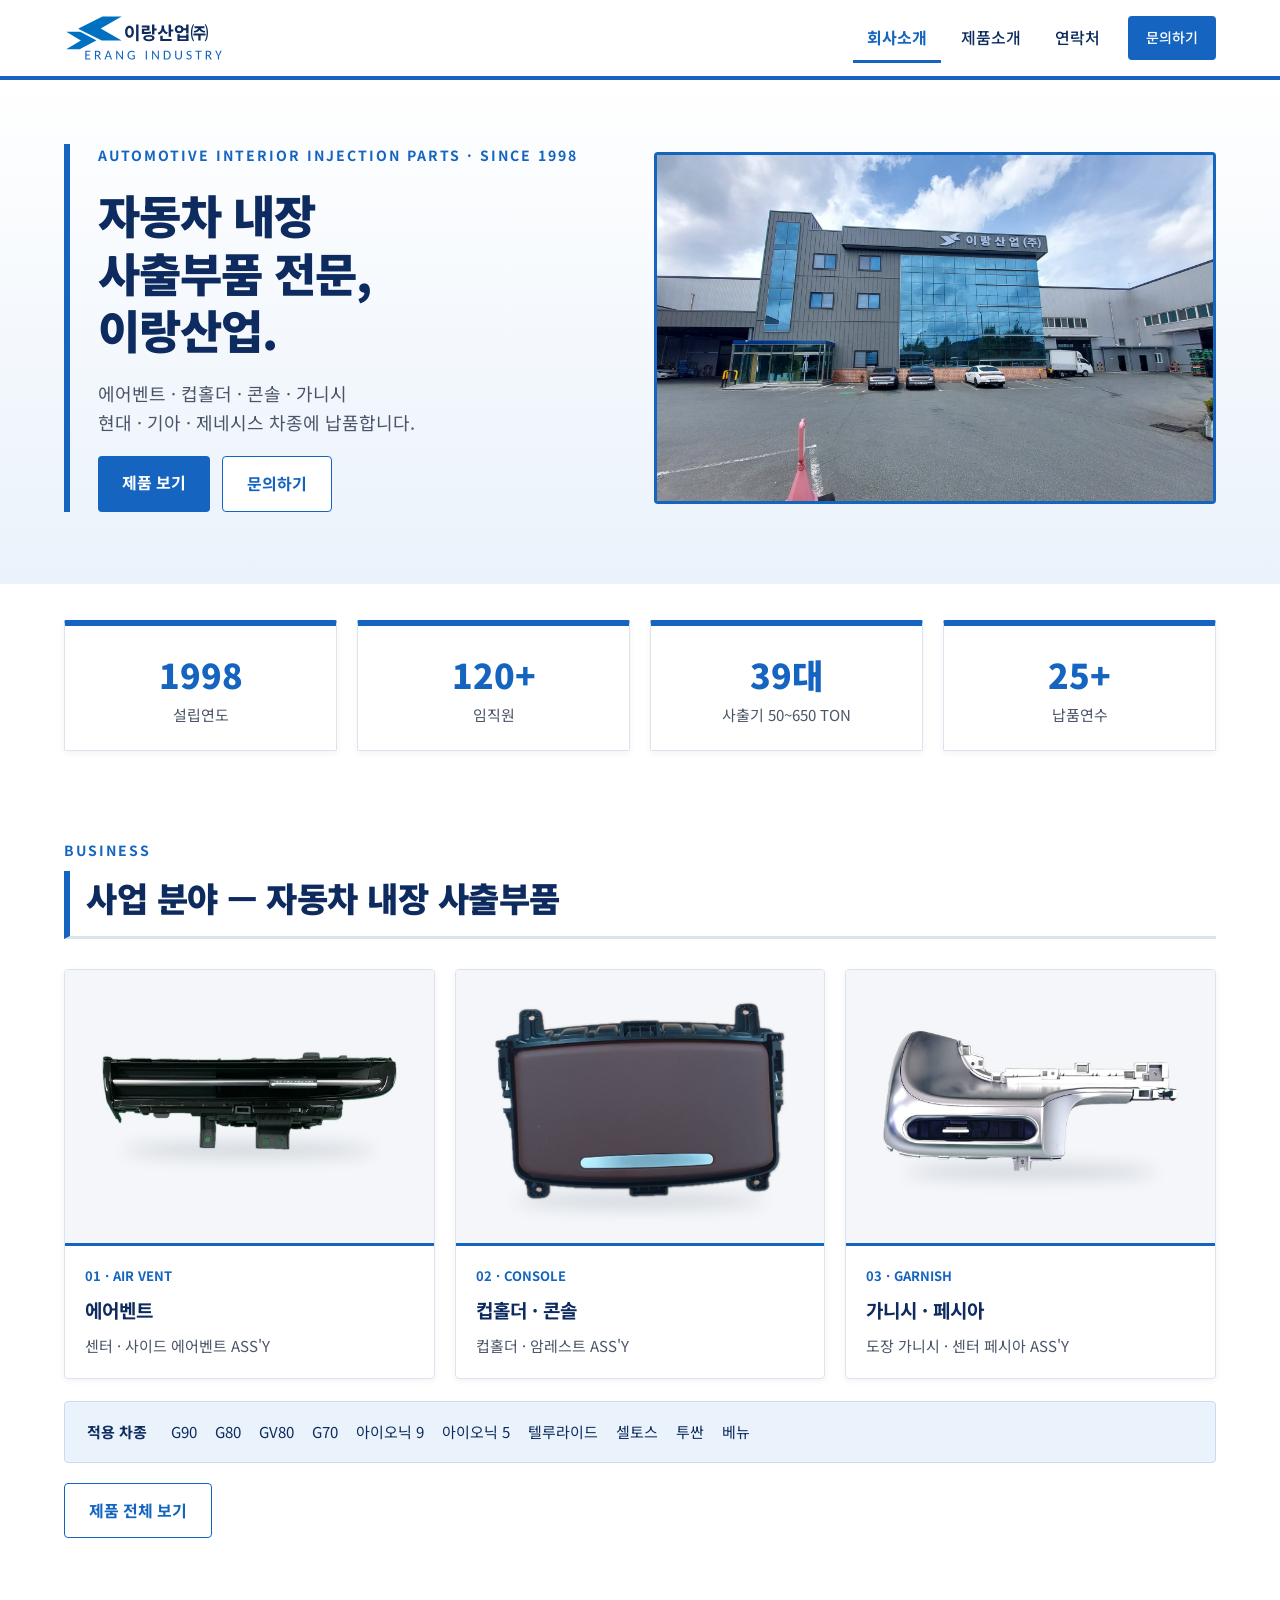
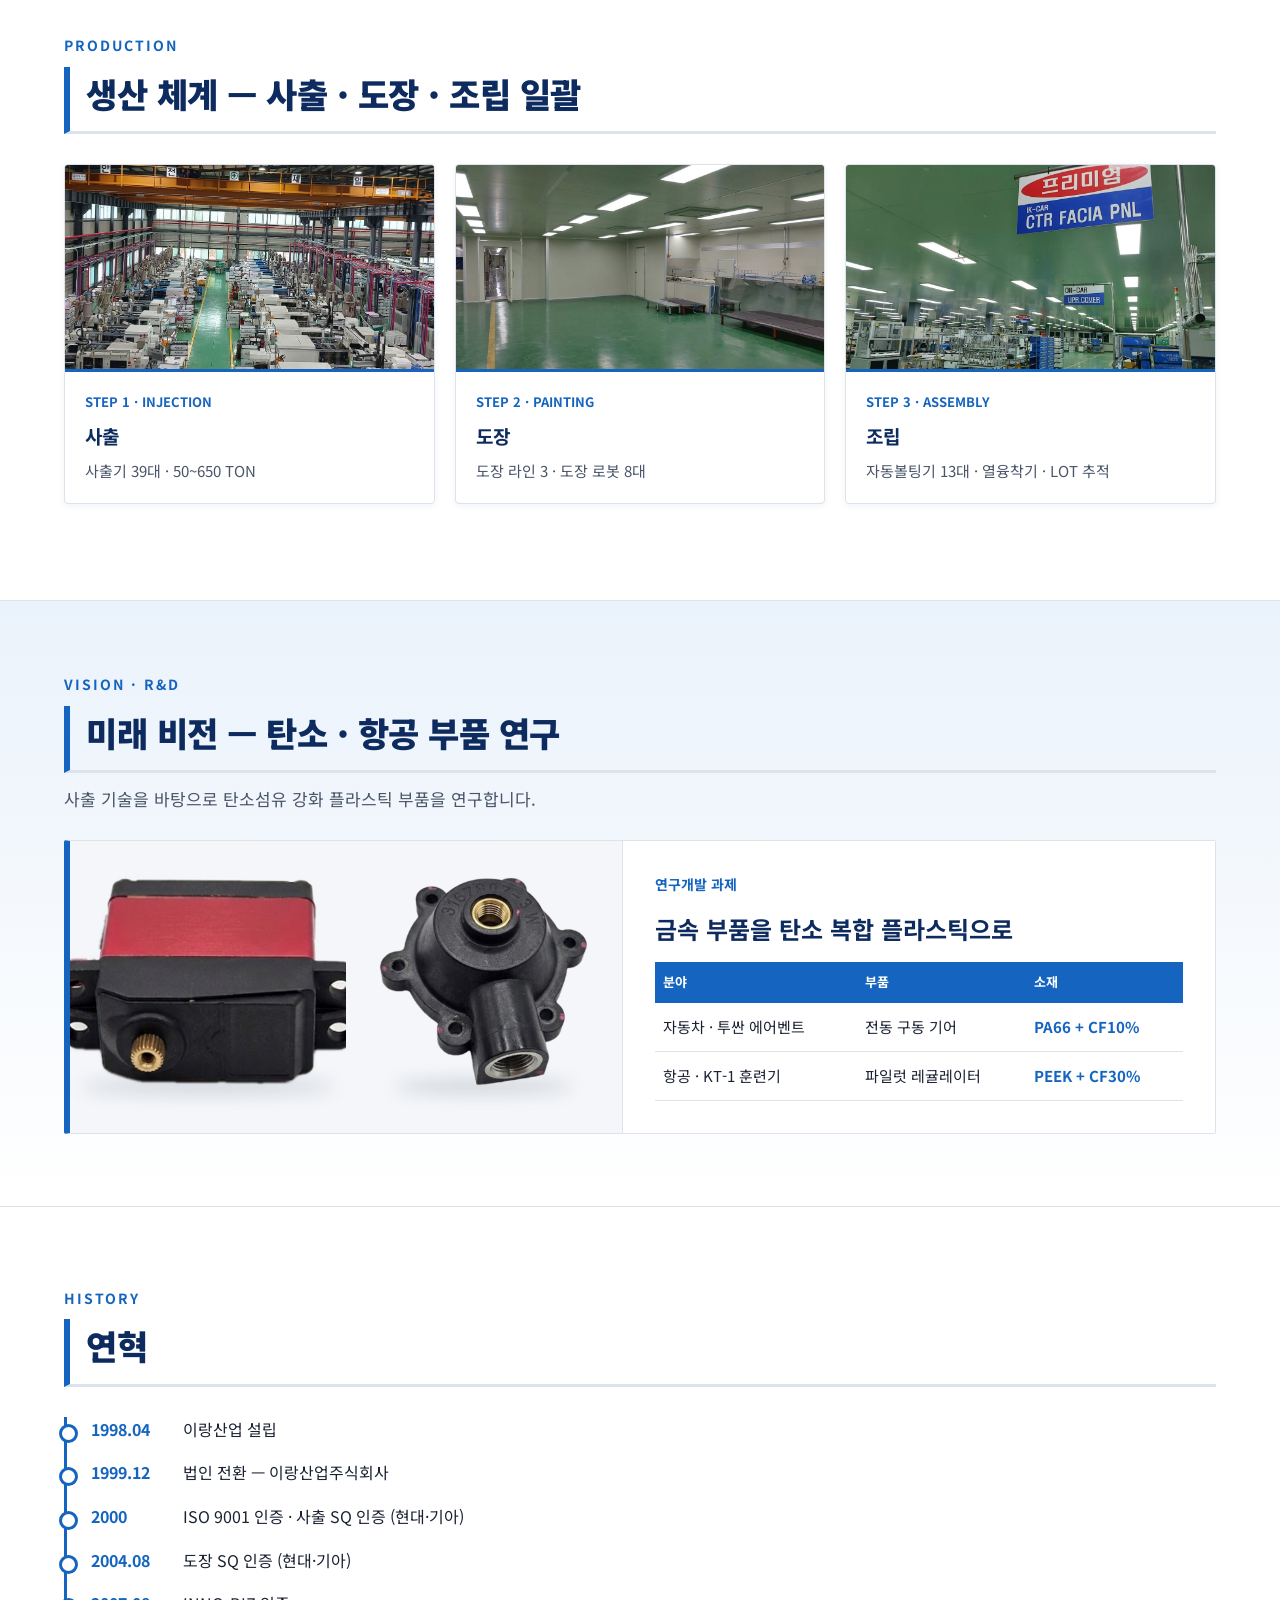
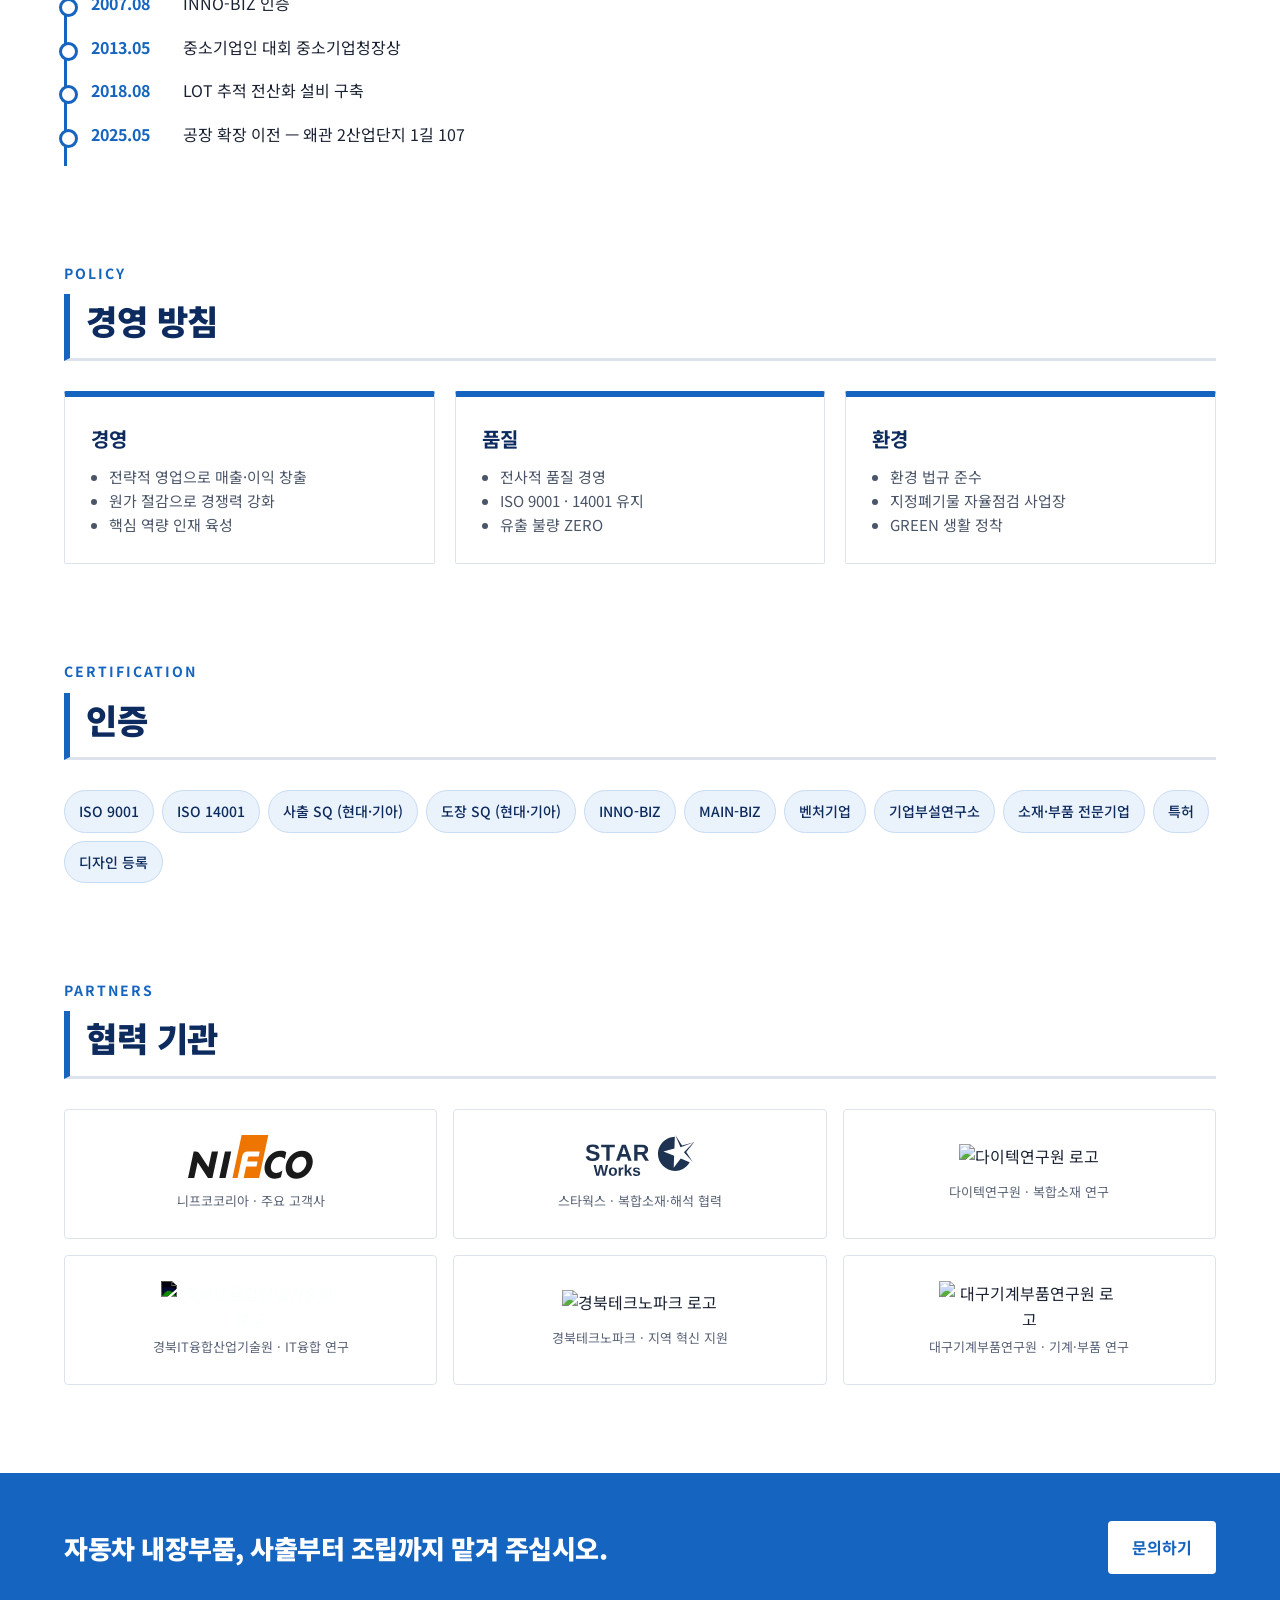
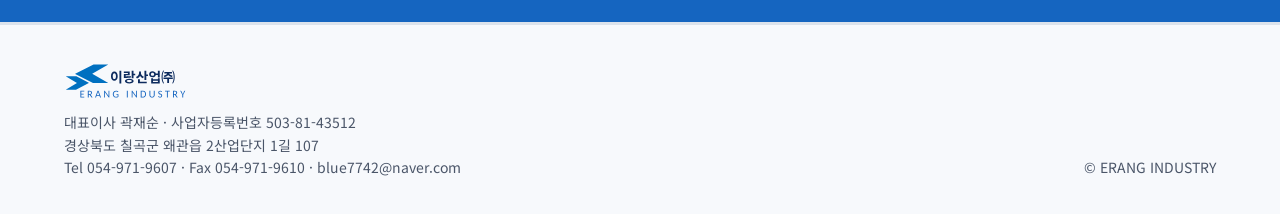
==== index.html @ 7e064169 "사출기 39대·도장 라인 3·도장 로봇 8대, 투싼·G70 사진 방향 보정" ====
<!doctype html>
<html lang="ko">
<head>
<meta charset="utf-8">
<meta name="viewport" content="width=device-width, initial-scale=1">
<title>이랑산업㈜ — 자동차 내장부품</title>
<meta name="description" content="자동차 내장 사출부품 전문 이랑산업 — 에어벤트·컵홀더·콘솔·가니시. 경북 칠곡 왜관.">
<meta property="og:title" content="이랑산업㈜ — 자동차 내장부품">
<meta property="og:description" content="자동차 내장 사출부품 전문 이랑산업 — 에어벤트·컵홀더·콘솔·가니시. 경북 칠곡 왜관.">
<meta property="og:type" content="website">
<meta property="og:site_name" content="이랑산업㈜ ERANG INDUSTRY">
<meta property="og:url" content="https://erang-korea.github.io/">
<meta property="og:image" content="https://erang-korea.github.io/og-image.jpg">
<meta property="og:image:width" content="1200">
<meta property="og:image:height" content="630">
<meta name="twitter:card" content="summary_large_image">
<link rel="preconnect" href="https://fonts.googleapis.com">
<link rel="stylesheet" href="https://fonts.googleapis.com/css2?family=Noto+Sans+KR:wght@400;500;700;900&amp;display=swap">
<link rel="stylesheet" href="style.css">
<link rel="icon" type="image/svg+xml" href="mark-erang.svg">
</head>
<body>
<header class="top"><div class="wrap">
<a href="index.html" class="logo"><img src="logo-erang.svg" alt="이랑산업㈜ ERANG INDUSTRY"></a>
<nav class="main" aria-label="주 메뉴"><a href="index.html" class="on">회사소개</a><a href="products.html">제품소개</a><a href="contact.html">연락처</a><a class="btn btn-blue" href="contact.html">문의하기</a></nav>
</div></header>
<main>

<section class="hero"><div class="wrap">
<div class="box">
<p class="kicker">AUTOMOTIVE INTERIOR INJECTION PARTS · SINCE 1998</p>
<h1>자동차 내장<br>사출부품 전문,<br>이랑산업.</h1>
<p class="lead">에어벤트 · 컵홀더 · 콘솔 · 가니시<br>현대 · 기아 · 제네시스 차종에 납품합니다.</p>
<div class="btns"><a class="btn btn-blue" href="products.html">제품 보기</a><a class="btn btn-line" href="contact.html">문의하기</a></div>
</div>
<figure><img src="hero-factory.jpg" alt="이랑산업 왜관 공장 전경"></figure>
</div></section>
<section class="facts" aria-label="회사 개요"><div class="wrap">
<div><b>1998</b><span>설립연도</span></div>
<div><b>120+</b><span>임직원</span></div>
<div><b>39대</b><span>사출기 50~650 TON</span></div>
<div><b>25+</b><span>납품연수</span></div>
</div></section>

<div class="wrap">
<section class="blk"><p class="label">BUSINESS</p><h2>사업 분야 — 자동차 내장 사출부품</h2>
<div class="biz">
<article class="card"><img src="p-gv80-vent.jpg" alt="GV80 에어벤트"><div class="body"><div class="meta"><span>01 · AIR VENT</span></div><h3>에어벤트</h3><p>센터 · 사이드 에어벤트 ASS'Y</p></div></article>
<article class="card"><img src="p-g90-cupholder.jpg" alt="G90 컵홀더"><div class="body"><div class="meta"><span>02 · CONSOLE</span></div><h3>컵홀더 · 콘솔</h3><p>컵홀더 · 암레스트 ASS'Y</p></div></article>
<article class="card"><img src="p-ioniq9-garnish.jpg" alt="아이오닉 9 가니시"><div class="body"><div class="meta"><span>03 · GARNISH</span></div><h3>가니시 · 페시아</h3><p>도장 가니시 · 센터 페시아 ASS'Y</p></div></article>
</div>
<div class="models"><b>적용 차종</b><span>G90</span><span>G80</span><span>GV80</span><span>G70</span><span>아이오닉 9</span><span>아이오닉 5</span><span>텔루라이드</span><span>셀토스</span><span>투싼</span><span>베뉴</span></div>
<div class="more"><a class="btn btn-line" href="products.html">제품 전체 보기</a></div>
</section>

<section class="blk"><p class="label">PRODUCTION</p><h2>생산 체계 — 사출 · 도장 · 조립 일괄</h2>
<div class="flow">
<article class="card"><img src="proc-injection.jpg" alt="사출 공장 내부"><div class="body"><div class="meta"><span>STEP 1 · INJECTION</span></div><h3>사출</h3><p>사출기 39대 · 50~650 TON</p></div></article>
<article class="card"><img src="proc-painting.jpg" alt="도장 공정 클린룸"><div class="body"><div class="meta"><span>STEP 2 · PAINTING</span></div><h3>도장</h3><p>도장 라인 3 · 도장 로봇 8대</p></div></article>
<article class="card"><img src="proc-assembly.jpg" alt="조립 라인"><div class="body"><div class="meta"><span>STEP 3 · ASSEMBLY</span></div><h3>조립</h3><p>자동볼팅기 13대 · 열융착기 · LOT 추적</p></div></article>
</div></section>
</div>

<section class="vision"><div class="wrap">
<p class="label">VISION · R&amp;D</p><h2>미래 비전 — 탄소 · 항공 부품 연구</h2>
<p class="sub">사출 기술을 바탕으로 탄소섬유 강화 플라스틱 부품을 연구합니다.</p>
<div class="split">
<div class="img"><img src="c-actuator.jpg" alt="전동 에어벤트 액추에이터"><img src="c-regulator.jpg" alt="KT-1 파일럿 레귤레이터 하우징"></div>
<div class="txt">
<p style="margin:0;font-size:14px;font-weight:700;color:var(--blue)">연구개발 과제</p>
<h3 style="margin:0;font-size:24px;color:var(--navy)">금속 부품을 탄소 복합 플라스틱으로</h3>
<div class="scroll"><table class="spec">
<thead><tr><th>분야</th><th>부품</th><th>소재</th></tr></thead>
<tbody>
<tr><td>자동차 · 투싼 에어벤트</td><td>전동 구동 기어</td><td class="v">PA66 + CF10%</td></tr>
<tr><td>항공 · KT-1 훈련기</td><td>파일럿 레귤레이터</td><td class="v">PEEK + CF30%</td></tr>
</tbody></table></div>
</div></div>
</div></section>

<div class="wrap">
<section class="blk"><p class="label">HISTORY</p><h2>연혁</h2>
<ul class="timeline"><li><b>1998.04</b>이랑산업 설립</li>
<li><b>1999.12</b>법인 전환 — 이랑산업주식회사</li>
<li><b>2000</b>ISO 9001 인증 · 사출 SQ 인증 (현대·기아)</li>
<li><b>2004.08</b>도장 SQ 인증 (현대·기아)</li>
<li><b>2007.08</b>INNO-BIZ 인증</li>
<li><b>2013.05</b>중소기업인 대회 중소기업청장상</li>
<li><b>2018.08</b>LOT 추적 전산화 설비 구축</li>
<li><b>2025.05</b>공장 확장 이전 — 왜관 2산업단지 1길 107</li></ul></section>

<section class="blk"><p class="label">POLICY</p><h2>경영 방침</h2>
<div class="cols">
<div class="panel"><h3>경영</h3><ul><li>전략적 영업으로 매출·이익 창출</li><li>원가 절감으로 경쟁력 강화</li><li>핵심 역량 인재 육성</li></ul></div>
<div class="panel"><h3>품질</h3><ul><li>전사적 품질 경영</li><li>ISO 9001 · 14001 유지</li><li>유출 불량 ZERO</li></ul></div>
<div class="panel"><h3>환경</h3><ul><li>환경 법규 준수</li><li>지정폐기물 자율점검 사업장</li><li>GREEN 생활 정착</li></ul></div>
</div></section>

<section class="blk"><p class="label">CERTIFICATION</p><h2>인증</h2>
<div class="chips"><span>ISO 9001</span><span>ISO 14001</span><span>사출 SQ (현대·기아)</span><span>도장 SQ (현대·기아)</span><span>INNO-BIZ</span><span>MAIN-BIZ</span><span>벤처기업</span><span>기업부설연구소</span><span>소재·부품 전문기업</span><span>특허</span><span>디자인 등록</span></div></section>

<section class="blk"><p class="label">PARTNERS</p><h2>협력 기관</h2>
<div class="partners">
<a href="https://www.nifco.co.kr" target="_blank" rel="noopener"><img src="logo-nifco.svg" alt="니프코코리아 로고" loading="lazy"><span>니프코코리아 · 주요 고객사</span></a>
<a href="https://starworks-korea.github.io" target="_blank" rel="noopener"><img src="logo-starworks.svg" alt="스타웍스 로고" loading="lazy"><span>스타웍스 · 복합소재·해석 협력</span></a>
<a href="https://www.dyetec.or.kr" target="_blank" rel="noopener"><img src="https://www.dyetec.or.kr/images/main/logo.png" alt="다이텍연구원 로고" loading="lazy"><span>다이텍연구원 · 복합소재 연구</span></a>
<a href="https://www.gitc.or.kr" target="_blank" rel="noopener"><img src="https://www.gitc.or.kr/assets/service/img/newImg/gitc_logo_red.png" alt="경북IT융합산업기술원 로고" loading="lazy"><span>경북IT융합산업기술원 · IT융합 연구</span></a>
<a href="https://www.gbtp.or.kr" target="_blank" rel="noopener"><img src="https://www.gbtp.or.kr/images/user/logo_b.png" alt="경북테크노파크 로고" loading="lazy"><span>경북테크노파크 · 지역 혁신 지원</span></a>
<a href="https://www.dmi.re.kr" target="_blank" rel="noopener"><img src="https://www.dmi.re.kr/portal/img/main/logo.jpg" alt="대구기계부품연구원 로고" loading="lazy"><span>대구기계부품연구원 · 기계·부품 연구</span></a>
</div></section>
</div>
<section class="cta"><div class="wrap">
<h2>자동차 내장부품, 사출부터 조립까지 맡겨 주십시오.</h2>
<a class="btn btn-blue" href="contact.html">문의하기</a>
</div></section>
</main>
<footer><div class="wrap">
<div>
<a href="index.html" class="logo"><img src="logo-erang.svg" alt="이랑산업㈜ ERANG INDUSTRY"></a>
<p>대표이사 곽재순 · 사업자등록번호 503-81-43512</p>
<p>경상북도 칠곡군 왜관읍 2산업단지 1길 107</p>
<p>Tel 054-971-9607 · Fax 054-971-9610 · <a href="mailto:blue7742@naver.com">blue7742@naver.com</a></p>
</div>
<p>© ERANG INDUSTRY</p>
</div></footer>

</body>
</html>
---- style.css ----
:root{--blue:#1565C0;--blue2:#0070C0;--navy:#0D2B5E;--pale:#EAF2FB;--bg:#F7F9FC;--line:#DCE3EC;--ink:#1A2233;--sub:#4A5568;--mute:#5A6478}
*{box-sizing:border-box}
body{margin:0;background:#fff;color:var(--ink);font-family:'Noto Sans KR',sans-serif;line-height:1.6}
a{color:inherit;text-decoration:none}a:hover{color:var(--blue)}
img{max-width:100%;display:block}
.wrap{max-width:1200px;margin:0 auto;padding:0 24px}
header.top{background:#fff;border-bottom:4px solid var(--blue);position:sticky;top:0;z-index:10}
header.top .wrap{min-height:76px;display:flex;align-items:center;justify-content:space-between;gap:16px;flex-wrap:wrap}
.logo img{height:52px;width:auto}
nav.main{display:flex;align-items:center;gap:6px;flex-wrap:wrap}
nav.main a{padding:12px 14px;font-size:16px;font-weight:500;color:var(--navy)}
nav.main a.on{color:var(--blue);font-weight:700;box-shadow:inset 0 -3px 0 var(--blue)}
.btn{display:inline-block;padding:14px 24px;font-size:16px;font-weight:700;border-radius:4px;min-height:44px}
.btn-blue{background:var(--blue);color:#fff}.btn-blue:hover{color:#fff;background:#0D4FA0}
.btn-line{border:1px solid var(--blue);color:var(--blue);background:#fff}.btn-line:hover{background:var(--pale)}
nav.main .btn{padding:10px 18px;font-size:14px;margin-left:8px;color:#fff}
.hero{background:linear-gradient(180deg,#fff 0%,var(--pale) 100%)}
.hero .wrap{padding:64px 24px 72px;display:flex;flex-wrap:wrap;gap:48px;align-items:center}
.hero .box{flex:1 1 440px;min-width:0;display:flex;flex-direction:column;gap:20px;border-left:6px solid var(--blue);padding-left:28px}
.kicker{margin:0;font-size:14px;font-weight:700;letter-spacing:2px;color:var(--blue)}
.hero h1{margin:0;font-size:46px;line-height:1.25;font-weight:900;letter-spacing:-1px;color:var(--navy)}
.hero p.lead{margin:0;font-size:18px;color:var(--sub)}
.hero .btns{display:flex;gap:12px;flex-wrap:wrap}
.hero figure{flex:1 1 460px;min-width:0;margin:0}
.hero figure img{width:100%;aspect-ratio:16/10;object-fit:cover;border:3px solid var(--blue);border-radius:4px}
.pagehead{background:linear-gradient(180deg,#fff 0%,var(--pale) 100%);border-bottom:1px solid var(--line)}
.pagehead .wrap{padding:56px 24px 48px}
.pagehead h1{margin:8px 0;font-size:40px;font-weight:900;letter-spacing:-1px;color:var(--navy);border-left:6px solid var(--blue);padding-left:18px}
.pagehead p{margin:0;font-size:18px;color:var(--sub)}
.facts .wrap{padding:36px 24px 8px;display:grid;grid-template-columns:repeat(auto-fit,minmax(200px,1fr));gap:20px}
.facts .wrap>div{background:#fff;border:1px solid var(--line);border-top:6px solid var(--blue);border-radius:2px;padding:22px;text-align:center;box-shadow:0 2px 6px rgba(13,43,94,.06)}
.facts b{display:block;font-size:34px;font-weight:900;color:var(--blue)}.facts span{font-size:15px;color:var(--sub)}
section.blk{padding:80px 0 16px}
.label{margin:0 0 10px;font-size:14px;font-weight:700;letter-spacing:2px;color:var(--blue)}
h2{margin:0 0 30px;font-size:34px;font-weight:900;letter-spacing:-.5px;color:var(--navy);border-left:6px solid var(--blue);padding-left:16px;border-bottom:3px solid var(--line);padding-bottom:10px}
.grid{display:grid;grid-template-columns:repeat(auto-fill,minmax(270px,1fr));gap:20px}
.grid3{grid-template-columns:repeat(auto-fit,minmax(300px,1fr))}
.card{background:#fff;border:1px solid var(--line);border-radius:4px;overflow:hidden;display:flex;flex-direction:column;box-shadow:0 2px 6px rgba(13,43,94,.06)}
.card img{width:100%;aspect-ratio:4/3;object-fit:cover;border-bottom:3px solid var(--blue)}
.card .body{padding:20px;display:flex;flex-direction:column;gap:8px}
.card .meta{display:flex;justify-content:space-between;gap:8px;font-size:13px;font-weight:700;color:var(--blue)}
.card h3{margin:0;font-size:19px;font-weight:700;color:var(--navy)}
.card p{margin:0;font-size:15px;color:var(--sub)}
.split{display:flex;flex-wrap:wrap;background:#fff;border:1px solid var(--line);border-left:6px solid var(--blue);border-radius:2px;overflow:hidden}
.split .img{flex:1 1 380px;min-width:0;border-right:1px solid var(--line);display:grid;grid-template-columns:1fr 1fr}
.split .img img{width:100%;height:100%;object-fit:cover;aspect-ratio:4/3}
.split .txt{flex:1 1 420px;min-width:0;padding:32px;display:flex;flex-direction:column;gap:14px}
table.spec{width:100%;border-collapse:collapse;font-size:15px}
table.spec th{text-align:left;font-size:13px;color:#fff;background:var(--blue);padding:10px 8px}
table.spec td{padding:12px 8px;border-bottom:1px solid var(--line)}
table.spec td.v{font-weight:700;color:var(--blue)}
.scroll{overflow-x:auto}
.timeline{list-style:none;margin:0;padding:0;border-left:3px solid var(--blue)}
.timeline li{position:relative;padding:0 0 18px 24px}
.timeline li::before{content:"";position:absolute;left:-8px;top:7px;width:13px;height:13px;border-radius:50%;background:#fff;border:3px solid var(--blue)}
.timeline b{display:inline-block;min-width:92px;color:var(--blue)}
.cols{display:grid;grid-template-columns:repeat(auto-fit,minmax(280px,1fr));gap:20px}
.panel{background:#fff;border:1px solid var(--line);border-top:6px solid var(--blue);border-radius:2px;padding:26px;display:flex;flex-direction:column;gap:10px}
.panel h3{margin:0;font-size:20px;color:var(--navy)}
.panel ul{margin:0;padding-left:18px;color:var(--sub);font-size:15px}
.chips{display:flex;flex-wrap:wrap;gap:8px}
.chips span{padding:9px 14px;font-size:14px;font-weight:500;color:var(--navy);background:var(--pale);border:1px solid #C9DCF2;border-radius:999px}
.partners{display:grid;grid-template-columns:repeat(auto-fill,minmax(300px,1fr));gap:16px}
.partners a{background:#fff;border:1px solid var(--line);border-radius:4px;padding:18px;display:flex;flex-direction:column;align-items:center;justify-content:center;gap:12px;min-height:130px;text-align:center}
.partners a:hover{border-color:var(--blue);box-shadow:0 4px 12px rgba(21,101,192,.12)}
.partners img{max-height:44px;max-width:180px;width:auto;object-fit:contain}
.partners span{font-size:13px;color:var(--mute)}
.biz{display:grid;grid-template-columns:repeat(auto-fit,minmax(300px,1fr));gap:20px}
.biz .card img{aspect-ratio:4/3;object-fit:cover}
.biz .card ul{margin:4px 0 0;padding-left:18px;color:var(--sub);font-size:15px}
.models{margin-top:22px;background:var(--pale);border:1px solid #C9DCF2;border-radius:4px;padding:18px 22px;display:flex;flex-wrap:wrap;gap:8px 18px;align-items:center}
.models b{color:var(--navy);font-size:15px;margin-right:6px}
.models span{font-size:15px;color:var(--navy)}
.flow{display:grid;grid-template-columns:repeat(auto-fit,minmax(240px,1fr));gap:20px;counter-reset:f}
.flow .card img{aspect-ratio:16/9}
.vision{background:linear-gradient(180deg,var(--pale),#fff);border-top:1px solid var(--line);border-bottom:1px solid var(--line);margin-top:80px}
.vision .wrap{padding:72px 24px}
.vision h2{margin-bottom:12px}
.vision p.sub{margin:0 0 28px;font-size:17px;color:var(--sub)}
.more{margin-top:20px}
.partners img[src*="gitc_logo"]{filter:invert(1) hue-rotate(180deg) contrast(1.4)}
.filters{display:flex;flex-wrap:wrap;gap:8px;margin-bottom:28px}
.filters button{min-height:44px;padding:10px 18px;font:700 15px 'Noto Sans KR',sans-serif;border-radius:999px;cursor:pointer;background:#fff;color:var(--blue);border:1px solid var(--blue)}
.filters button[aria-pressed=true]{background:var(--blue);color:#fff}
.cta{background:var(--blue);color:#fff;margin-top:72px}
.cta .wrap{padding:48px 24px;display:flex;flex-wrap:wrap;gap:24px;align-items:center;justify-content:space-between}
.cta h2{color:#fff;margin:0;font-size:26px;border:0;padding:0}
.cta .btn{background:#fff;color:var(--blue)}.cta .btn:hover{background:var(--pale);color:var(--blue)}
footer{background:var(--bg);color:var(--sub);font-size:14px;border-top:3px solid var(--line)}
footer .wrap{padding:36px 24px;display:flex;flex-wrap:wrap;gap:24px;justify-content:space-between;align-items:flex-end}
footer p{margin:0}
footer .logo img{height:40px;margin-bottom:10px}
.info{background:#fff;border:1px solid var(--line);border-left:6px solid var(--blue);border-radius:2px;padding:28px;display:flex;flex-direction:column;gap:18px}
.info small{display:block;font-size:13px;font-weight:700;letter-spacing:1px;color:var(--blue)}
.info b{font-size:18px;color:var(--navy)}
@media (max-width:600px){.hero h1{font-size:32px}.pagehead h1{font-size:30px}h2{font-size:26px}.logo img{height:38px}}
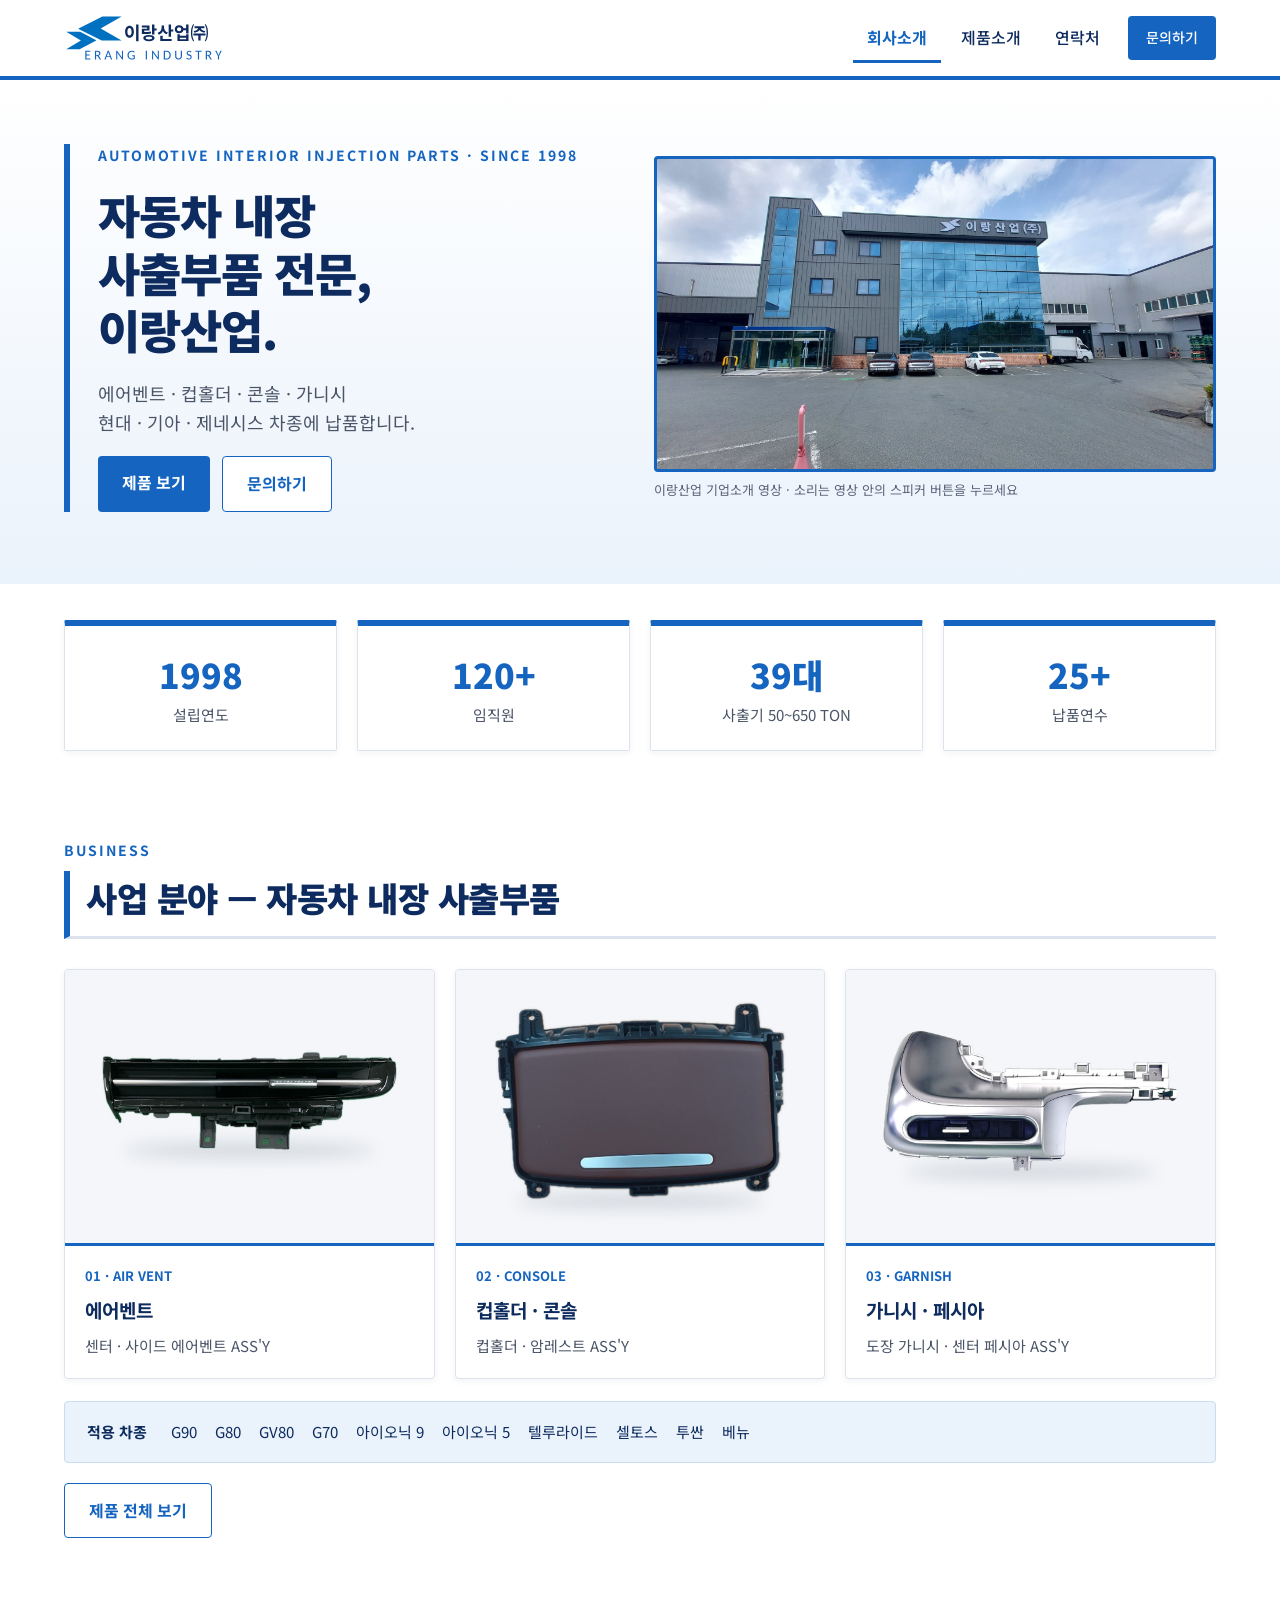
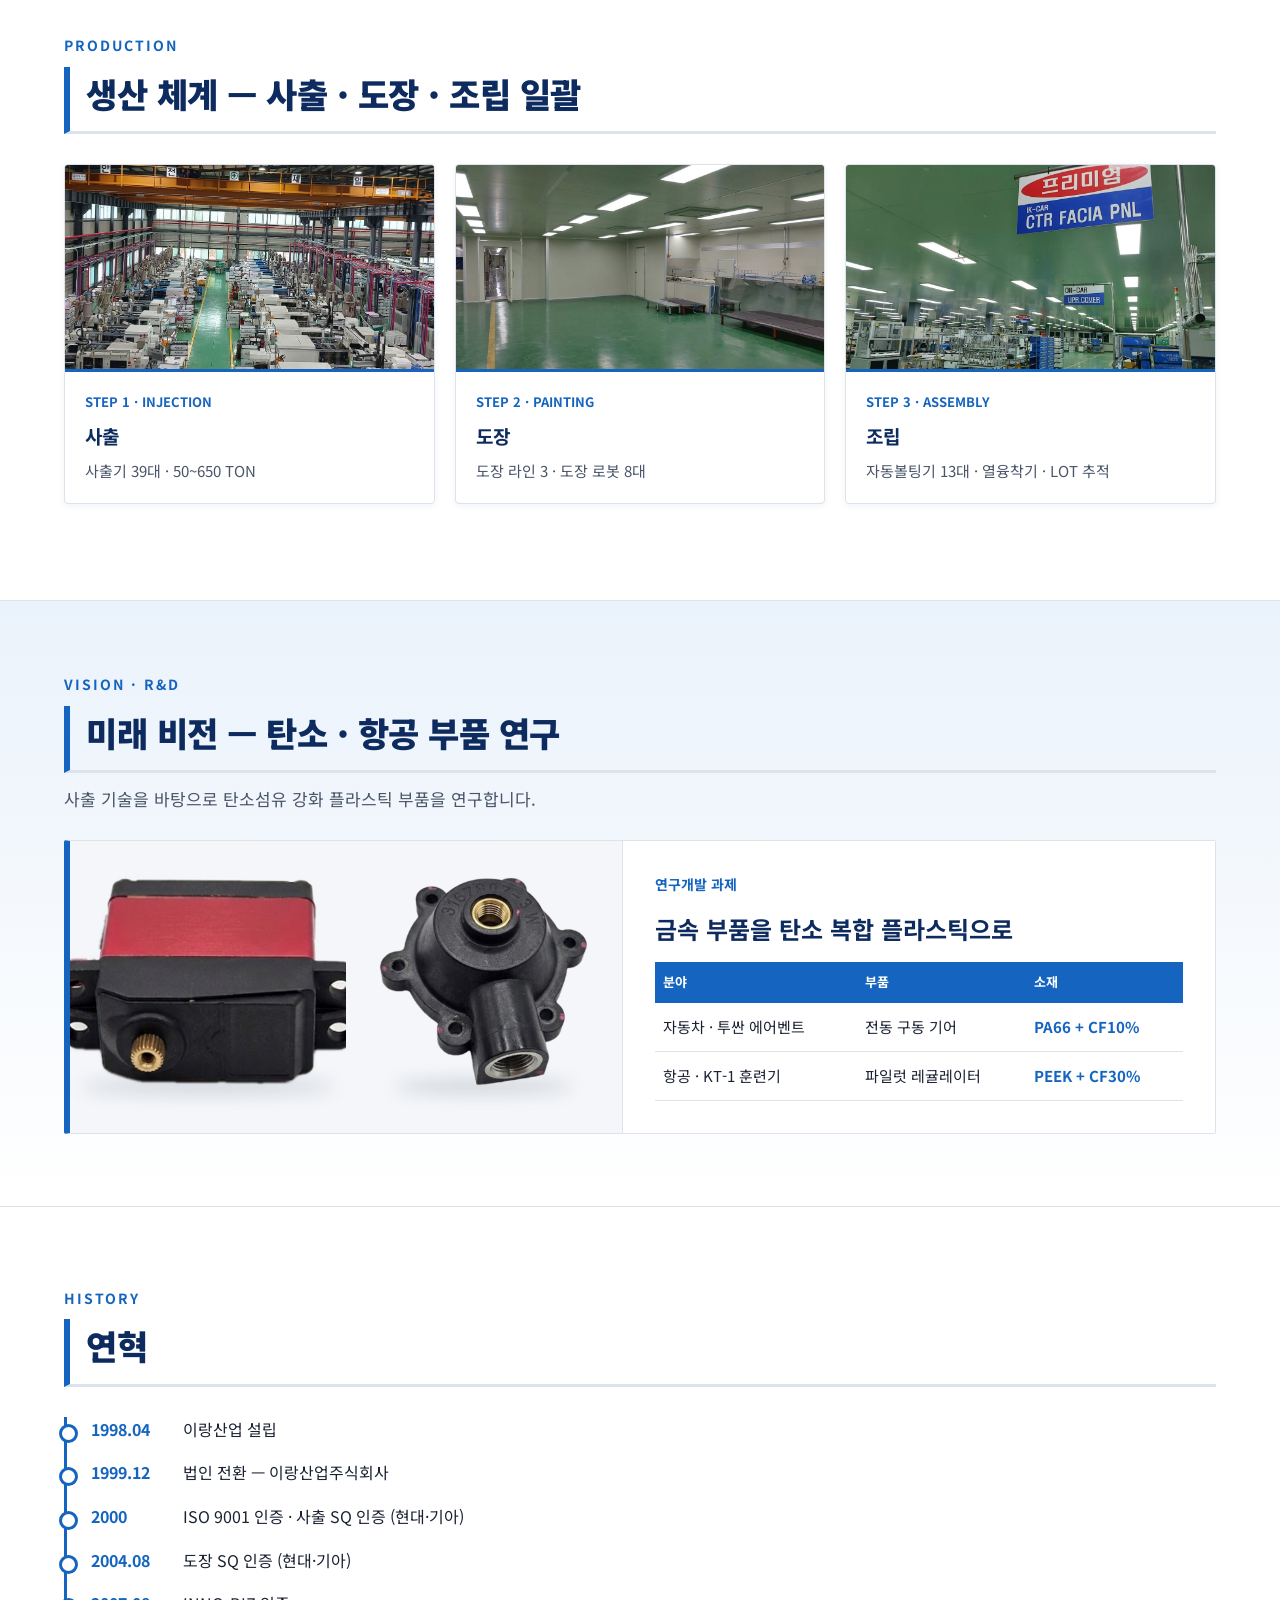
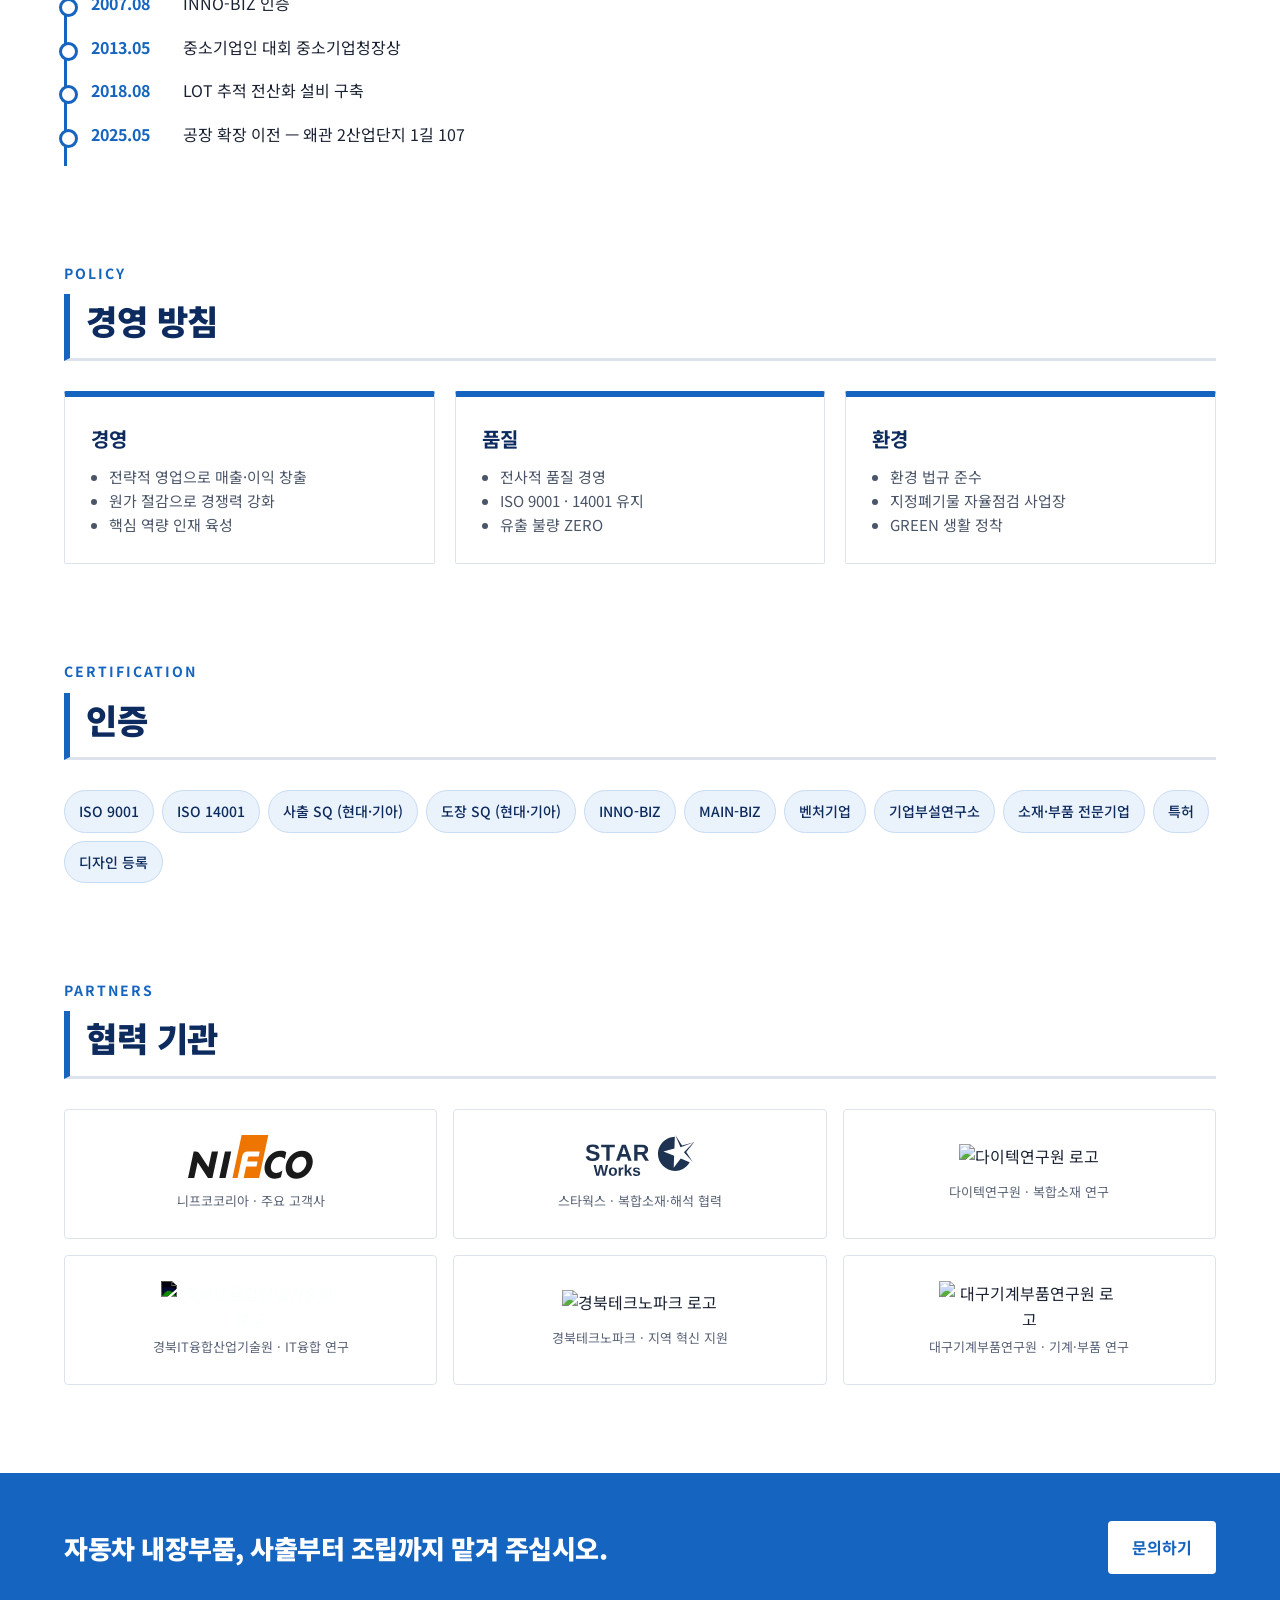
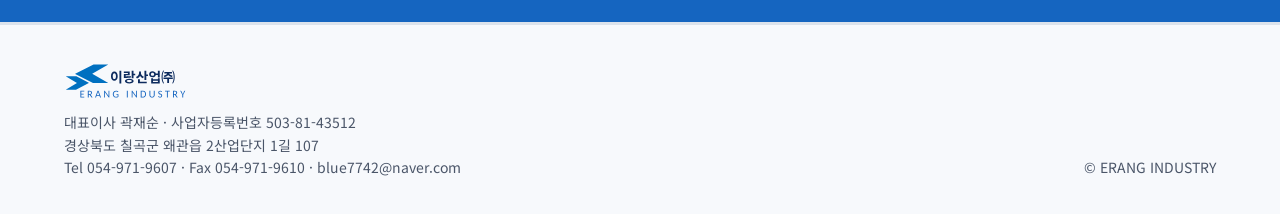
==== commit 3e43b0f7: "첫 화면에 기업소개 영상 추가" ====
--- a/index.html
+++ b/index.html
@@ -3,6 +3,8 @@
 <head>
 <meta charset="utf-8">
 <meta name="viewport" content="width=device-width, initial-scale=1">
+<meta name="google-site-verification" content="qIe8gHbiQLheLQiyiF__CkqCx102hy3JEmmFMba8axQ">
+<meta name="naver-site-verification" content="30c0df0a5494191118de6f10a7322db27e7836bd">
 <title>이랑산업㈜ — 자동차 내장부품</title>
 <meta name="description" content="자동차 내장 사출부품 전문 이랑산업 — 에어벤트·컵홀더·콘솔·가니시. 경북 칠곡 왜관.">
 <meta property="og:title" content="이랑산업㈜ — 자동차 내장부품">
@@ -33,7 +35,10 @@
 <p class="lead">에어벤트 · 컵홀더 · 콘솔 · 가니시<br>현대 · 기아 · 제네시스 차종에 납품합니다.</p>
 <div class="btns"><a class="btn btn-blue" href="products.html">제품 보기</a><a class="btn btn-line" href="contact.html">문의하기</a></div>
 </div>
-<figure><img src="hero-factory.jpg" alt="이랑산업 왜관 공장 전경"></figure>
+<figure class="hero-video">
+<div class="yt"><iframe src="https://www.youtube-nocookie.com/embed/V4m8-x_VaAA?autoplay=1&amp;mute=1&amp;loop=1&amp;playlist=V4m8-x_VaAA&amp;playsinline=1&amp;rel=0&amp;modestbranding=1" title="이랑산업 기업소개 영상" allow="autoplay; encrypted-media; picture-in-picture; fullscreen" allowfullscreen></iframe></div>
+<figcaption>이랑산업 기업소개 영상 · 소리는 영상 안의 스피커 버튼을 누르세요</figcaption>
+</figure>
 </div></section>
 <section class="facts" aria-label="회사 개요"><div class="wrap">
 <div><b>1998</b><span>설립연도</span></div>
--- a/style.css
+++ b/style.css
@@ -94,3 +94,8 @@
 .info small{display:block;font-size:13px;font-weight:700;letter-spacing:1px;color:var(--blue)}
 .info b{font-size:18px;color:var(--navy)}
 @media (max-width:600px){.hero h1{font-size:32px}.pagehead h1{font-size:30px}h2{font-size:26px}.logo img{height:38px}}
+/* 첫 화면 기업소개 영상 (2026-10-31) — 플레이어 폭 약 560px → 유튜브가 360~480p 자동 선택 */
+.hero .yt{position:relative;width:100%;max-width:100%;aspect-ratio:16/9;border:3px solid var(--blue);border-radius:4px;overflow:hidden;background:var(--navy) url(hero-factory.jpg) center/cover}
+.hero .yt iframe{position:absolute;inset:0;width:100%;height:100%;border:0}
+.hero figcaption{margin-top:8px;font-size:13px;color:var(--mute)}
+@media (max-width:600px){.hero figure.hero-video{order:-1}}
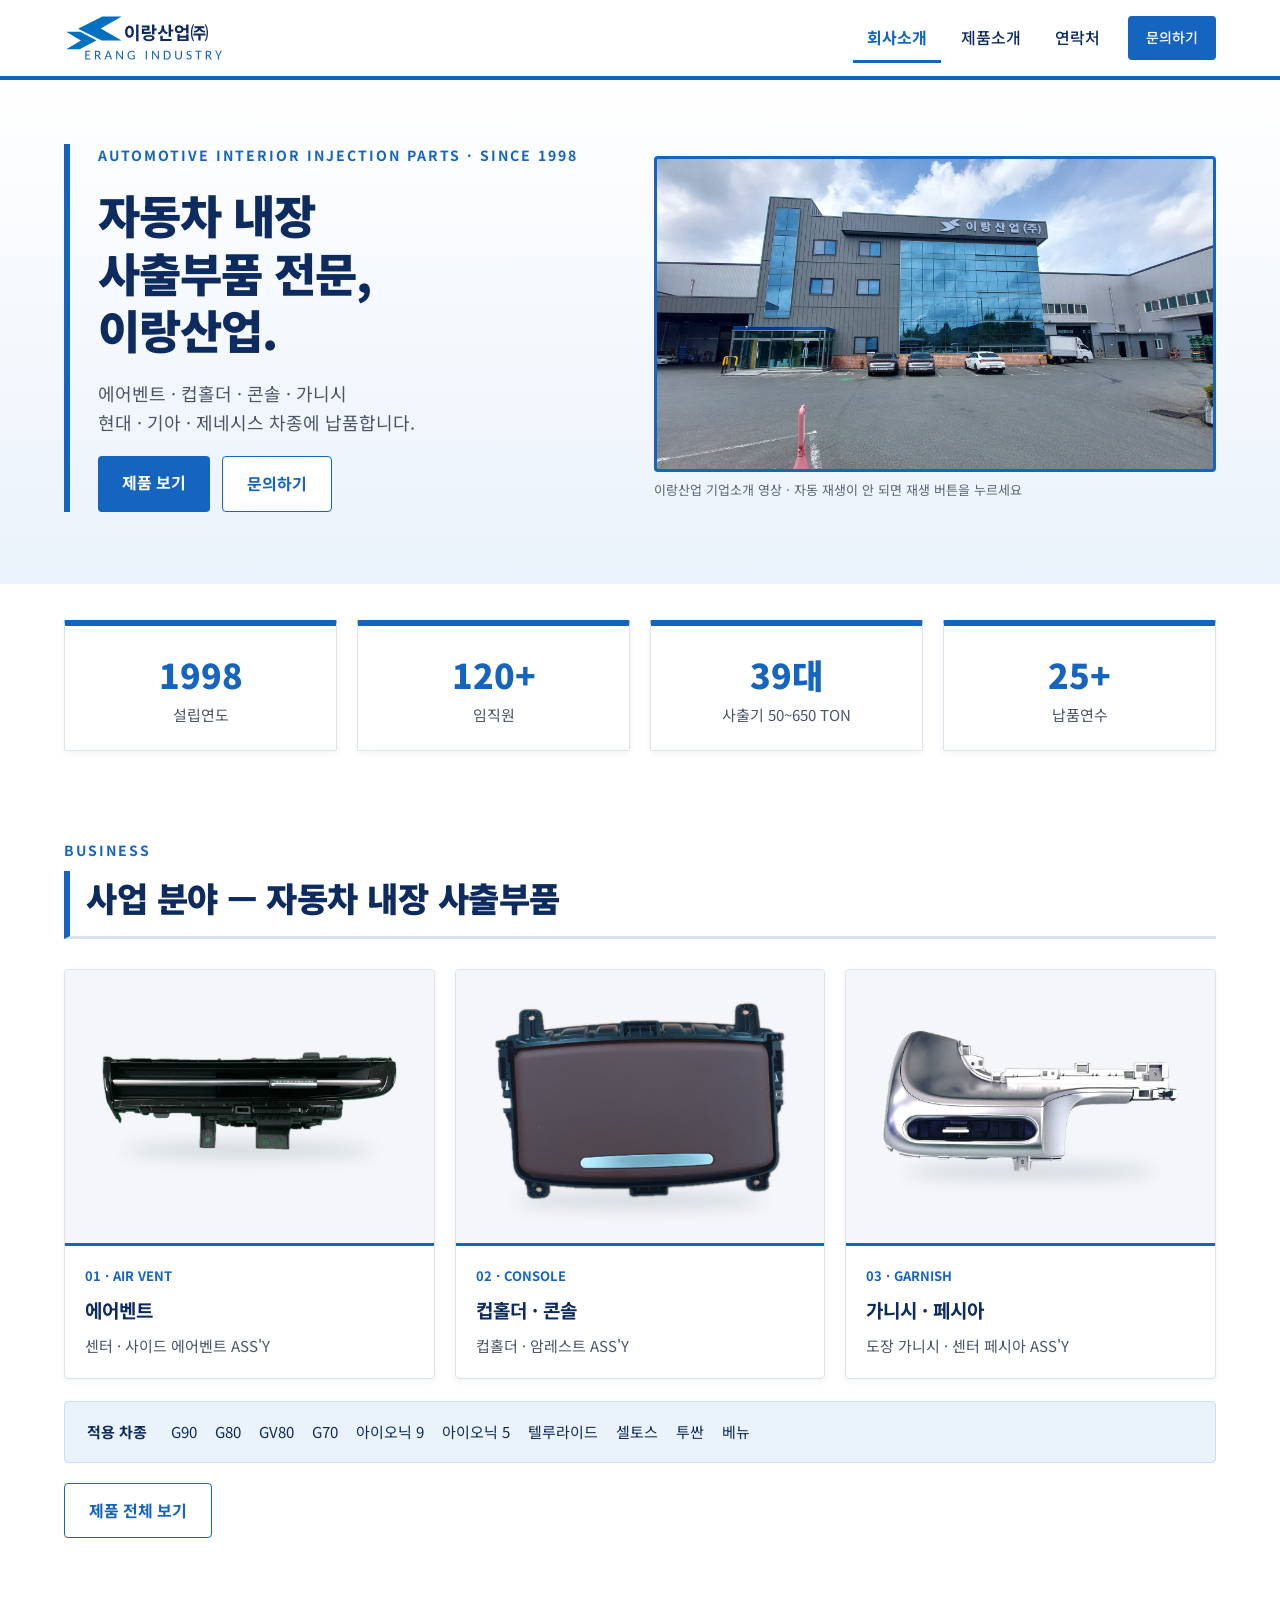
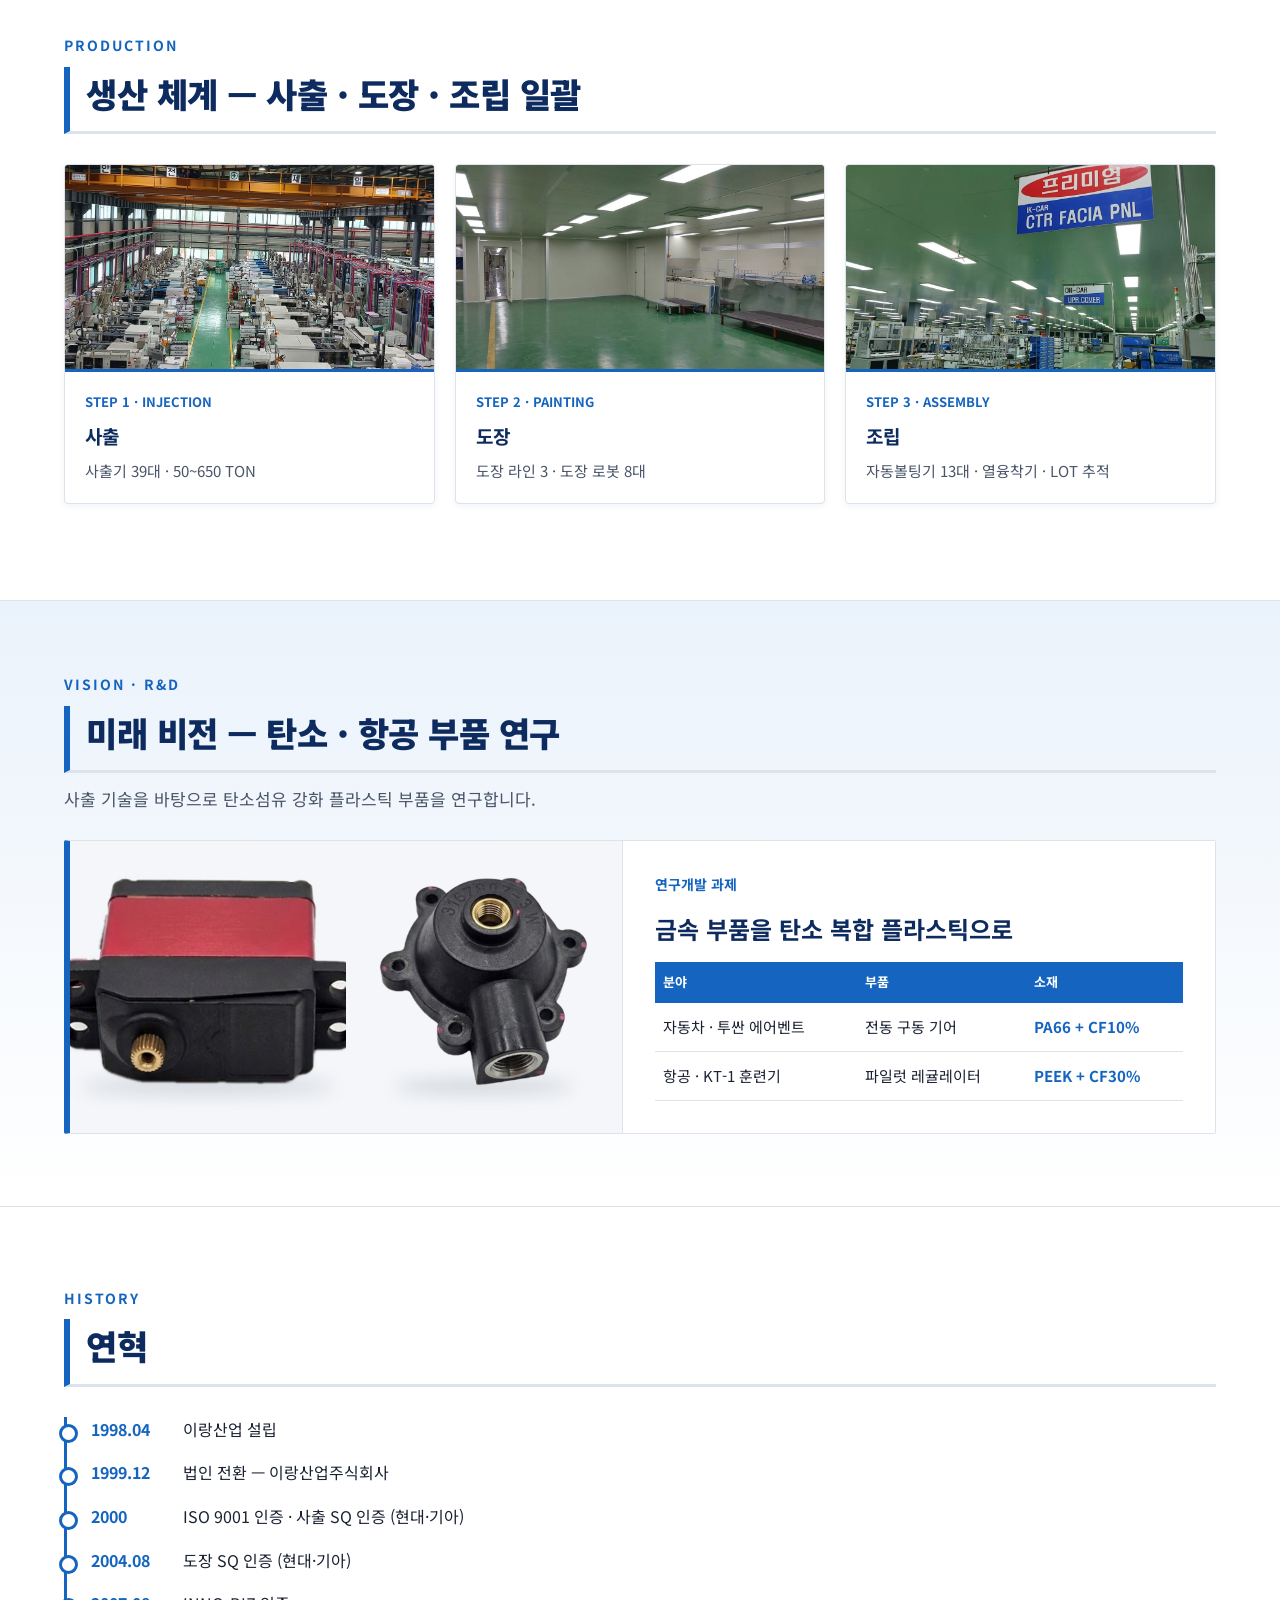
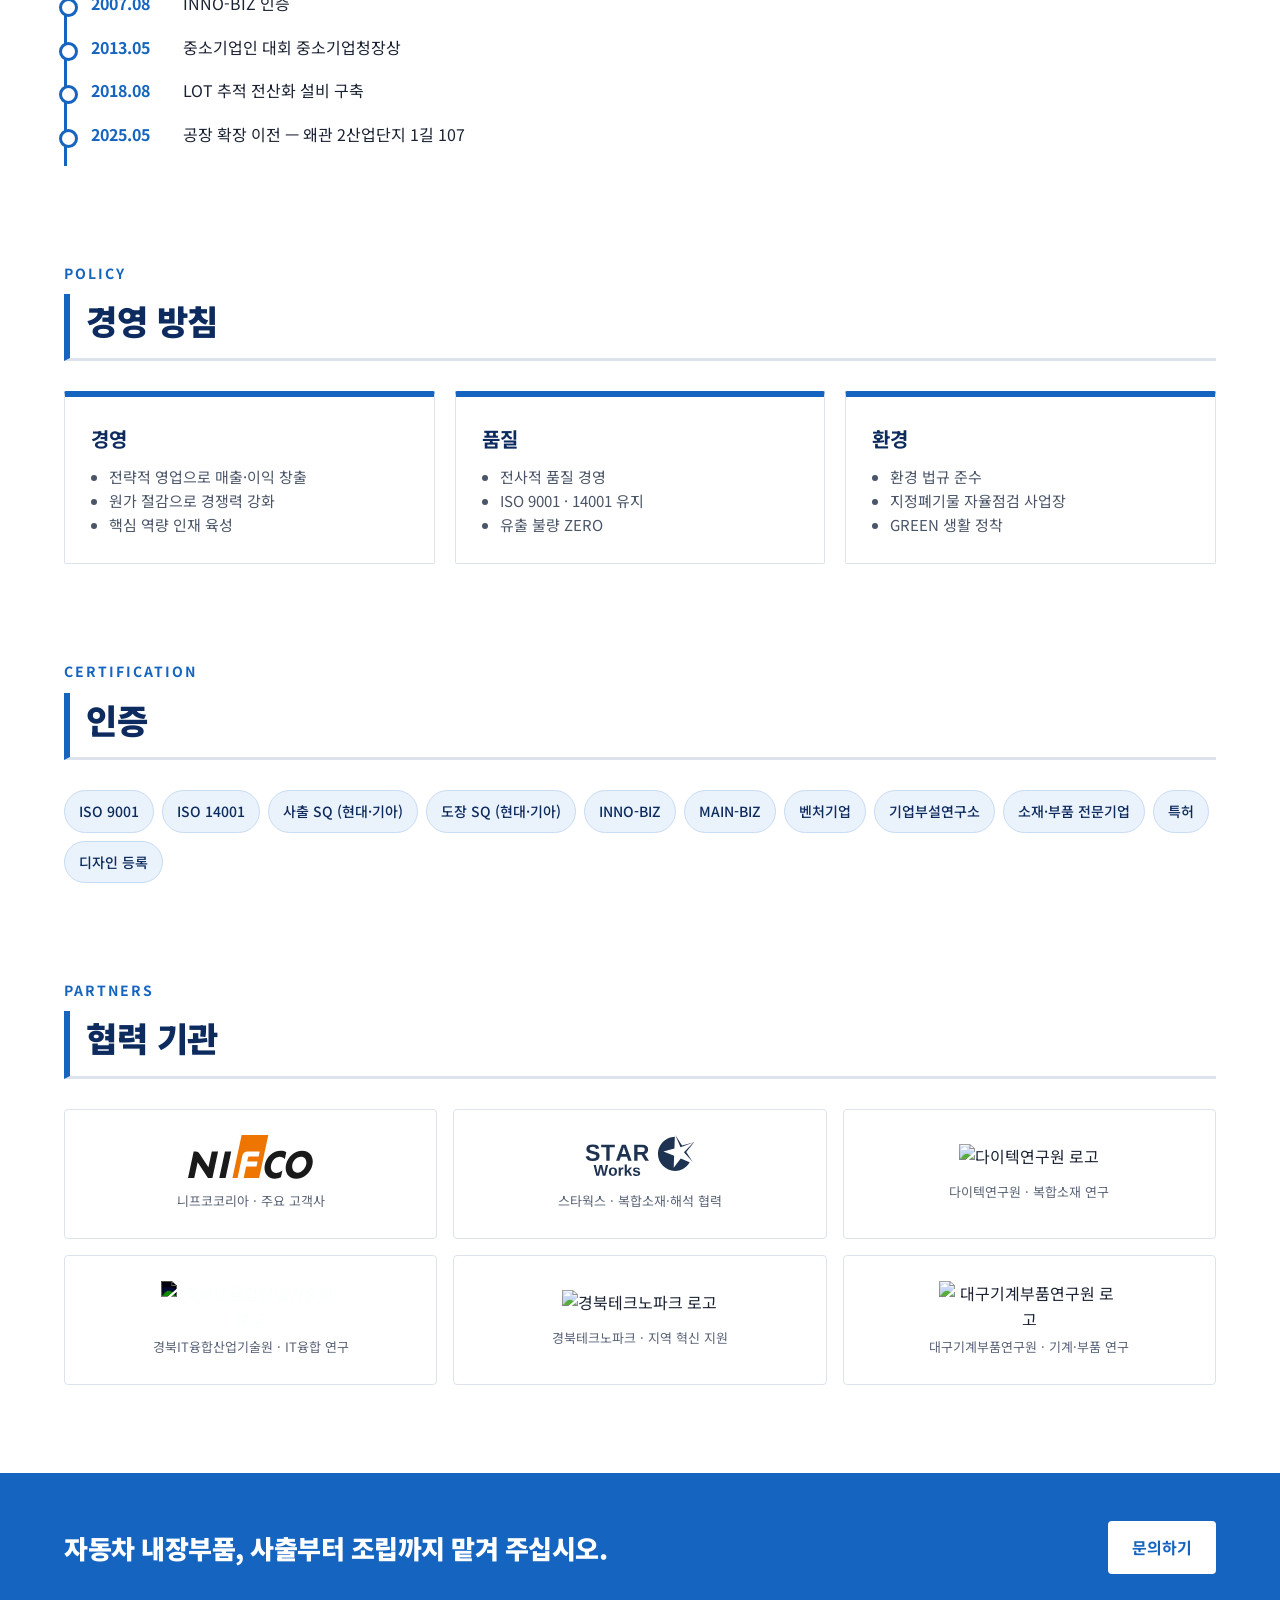
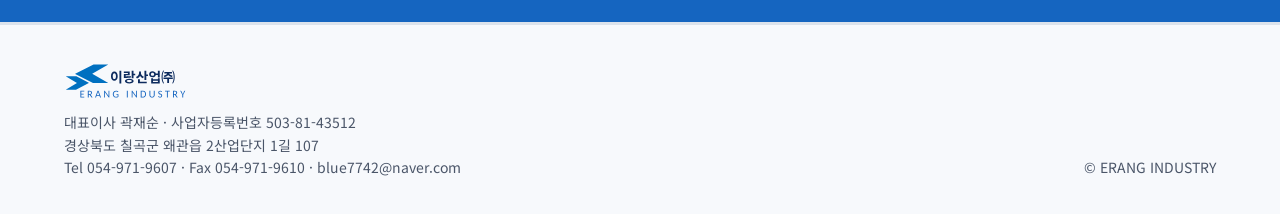
==== commit 090b9b5c: "Update figcaption text for video instructions" ====
--- a/index.html
+++ b/index.html
@@ -36,8 +36,8 @@
 <div class="btns"><a class="btn btn-blue" href="products.html">제품 보기</a><a class="btn btn-line" href="contact.html">문의하기</a></div>
 </div>
 <figure class="hero-video">
-<div class="yt"><iframe src="https://www.youtube-nocookie.com/embed/V4m8-x_VaAA?autoplay=1&amp;mute=1&amp;loop=1&amp;playlist=V4m8-x_VaAA&amp;playsinline=1&amp;rel=0&amp;modestbranding=1" title="이랑산업 기업소개 영상" allow="autoplay; encrypted-media; picture-in-picture; fullscreen" allowfullscreen></iframe></div>
-<figcaption>이랑산업 기업소개 영상 · 소리는 영상 안의 스피커 버튼을 누르세요</figcaption>
+<div class="yt"><iframe src="https://www.youtube-nocookie.com/embed/s2J1DxCzdpw?autoplay=1&amp;mute=0&amp;loop=1&amp;playlist=s2J1DxCzdpw&amp;playsinline=1&amp;rel=0&amp;modestbranding=1" title="이랑산업 기업소개 영상" allow="autoplay; encrypted-media; picture-in-picture; fullscreen" allowfullscreen></iframe></div>
+<figcaption>이랑산업 기업소개 영상 · 자동 재생이 안 되면 재생 버튼을 누르세요</figcaption>
 </figure>
 </div></section>
 <section class="facts" aria-label="회사 개요"><div class="wrap">
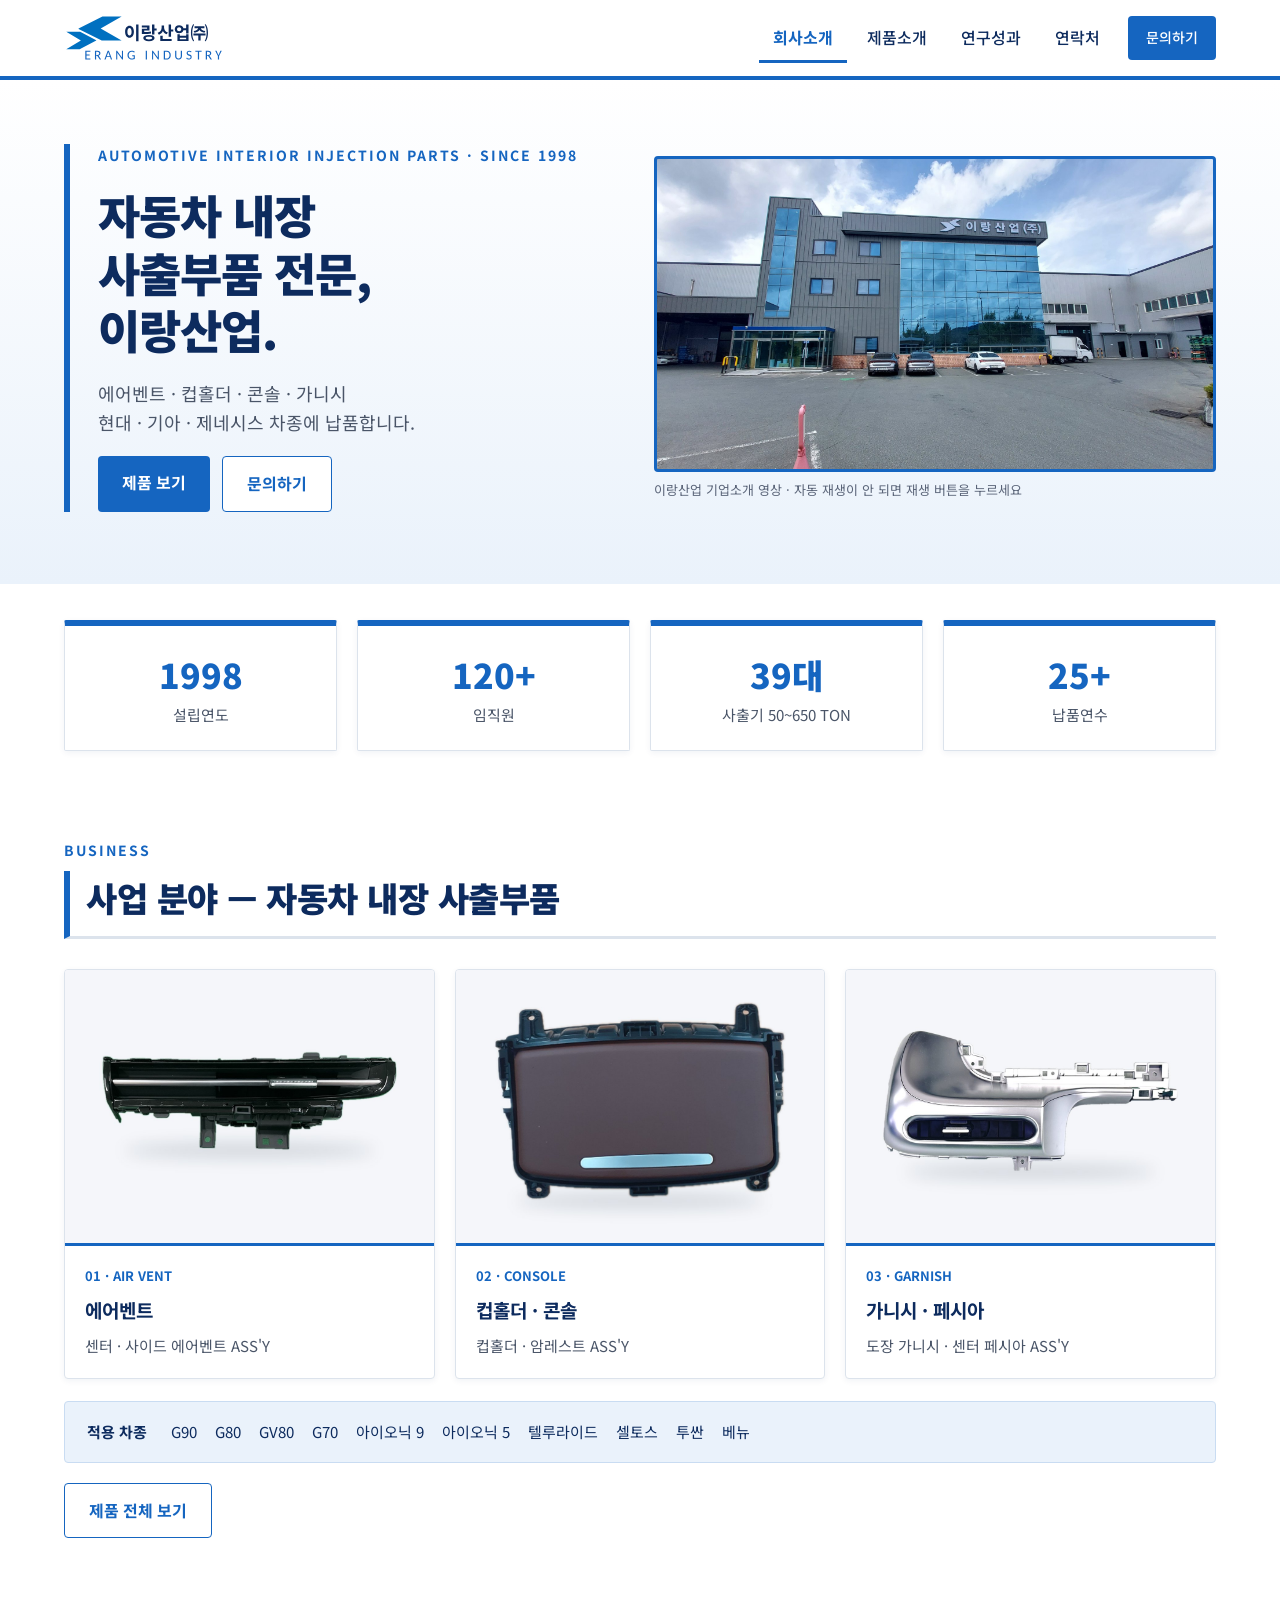
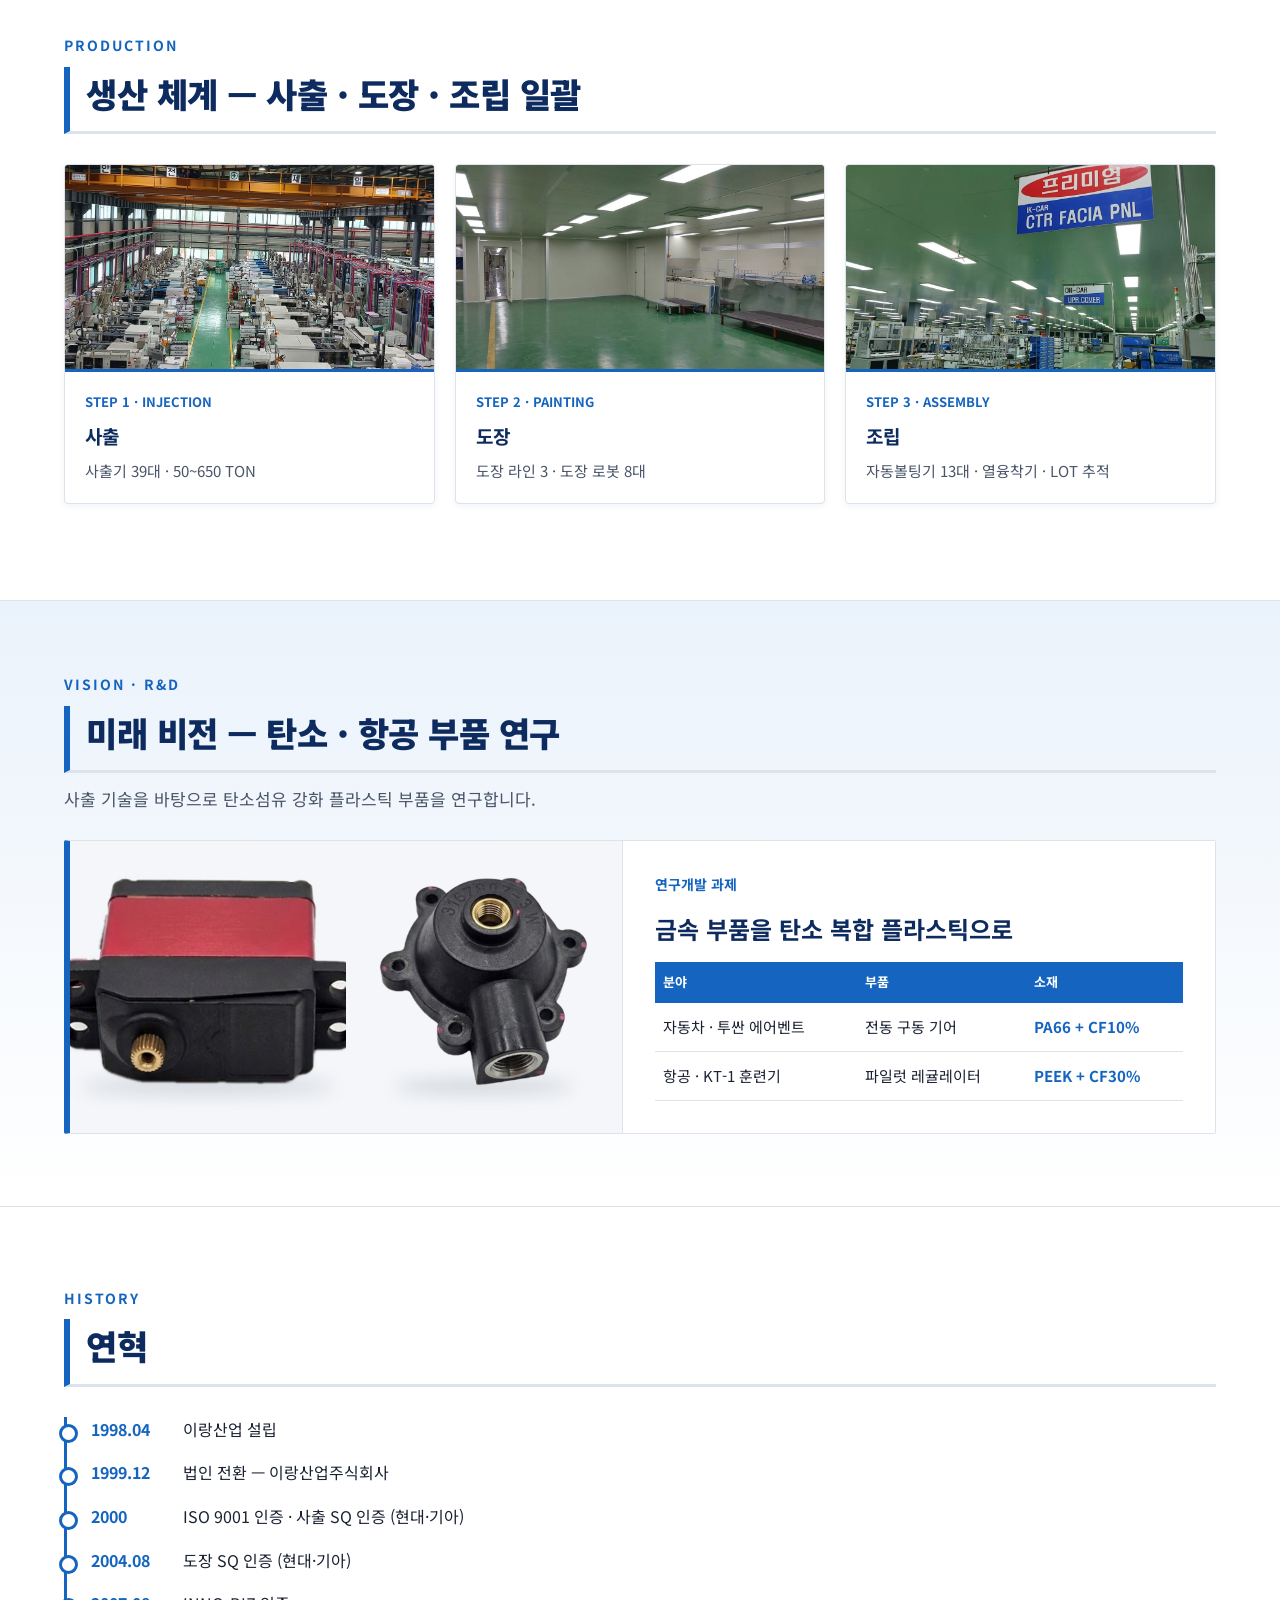
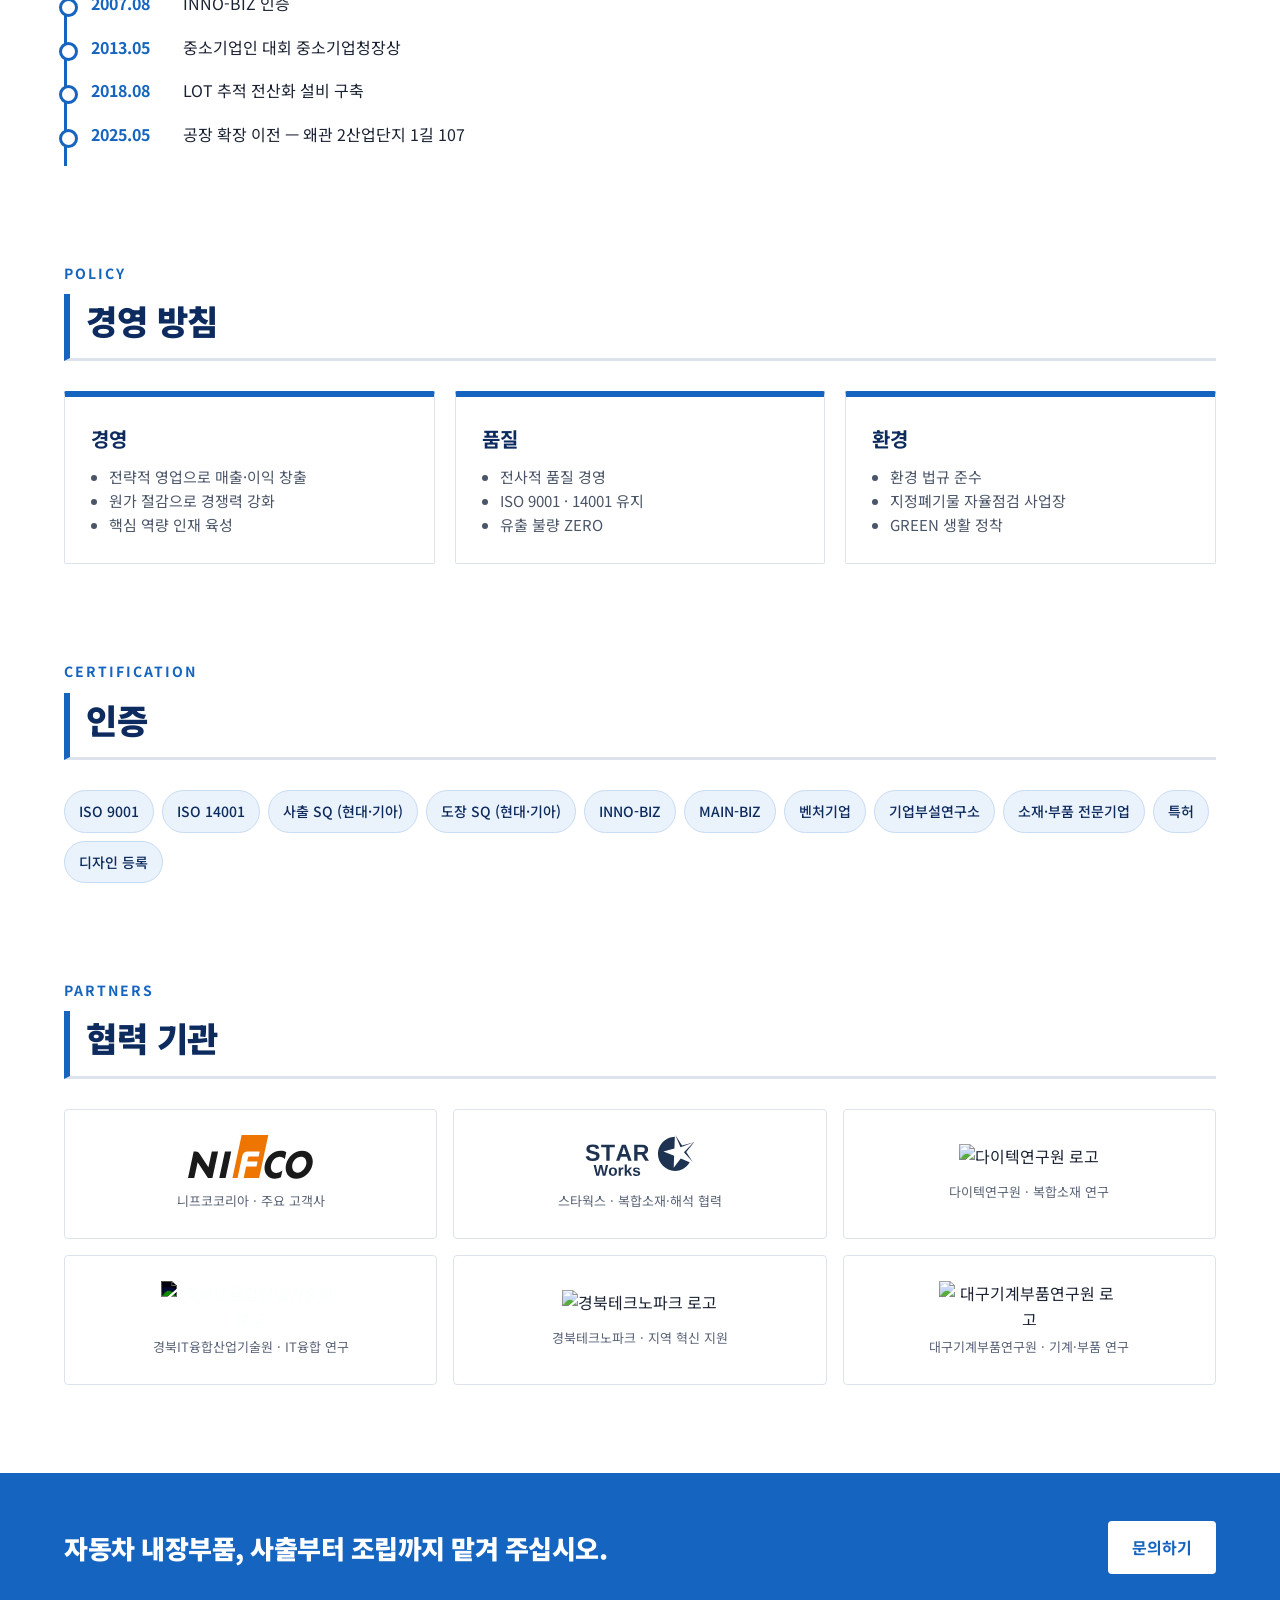
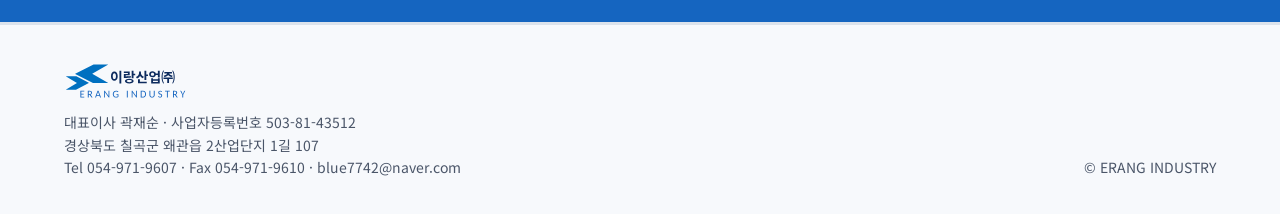
==== commit 6baa9255: "연구성과 페이지 추가 (SP3 로봇 자동화 라인 영상·시뮬레이터)" ====
--- a/index.html
+++ b/index.html
@@ -24,7 +24,7 @@
 <body>
 <header class="top"><div class="wrap">
 <a href="index.html" class="logo"><img src="logo-erang.svg" alt="이랑산업㈜ ERANG INDUSTRY"></a>
-<nav class="main" aria-label="주 메뉴"><a href="index.html" class="on">회사소개</a><a href="products.html">제품소개</a><a href="contact.html">연락처</a><a class="btn btn-blue" href="contact.html">문의하기</a></nav>
+<nav class="main" aria-label="주 메뉴"><a href="index.html" class="on">회사소개</a><a href="products.html">제품소개</a><a href="research.html">연구성과</a><a href="contact.html">연락처</a><a class="btn btn-blue" href="contact.html">문의하기</a></nav>
 </div></header>
 <main>
 
--- a/style.css
+++ b/style.css
@@ -99,3 +99,20 @@
 .hero .yt iframe{position:absolute;inset:0;width:100%;height:100%;border:0}
 .hero figcaption{margin-top:8px;font-size:13px;color:var(--mute)}
 @media (max-width:600px){.hero figure.hero-video{order:-1}}
+/* 연구성과 페이지 (2026-11-05) */
+.rs-main{display:grid;grid-template-columns:minmax(0,1.7fr) minmax(280px,1fr);gap:24px;align-items:start}
+.rs-video{position:relative;aspect-ratio:16/9;border:3px solid var(--blue);border-radius:4px;overflow:hidden;background:var(--navy)}
+.rs-video iframe{position:absolute;inset:0;width:100%;height:100%;border:0}
+.rs-side{gap:16px}
+.rs-side .btns{display:flex;flex-direction:column;gap:10px;margin-top:4px}
+.rs-side .btns .btn{text-align:center}
+.rs-side .btns small{font-size:13px;color:var(--mute);letter-spacing:0;font-weight:400}
+.rs-facts{display:grid;grid-template-columns:repeat(auto-fit,minmax(180px,1fr));gap:16px;margin-bottom:24px}
+.rs-facts div{background:#fff;border:1px solid var(--line);border-top:6px solid var(--blue);border-radius:2px;padding:18px;text-align:center;box-shadow:0 2px 6px rgba(13,43,94,.06)}
+.rs-facts b{display:block;font-size:28px;font-weight:900;color:var(--blue)}.rs-facts span{font-size:14px;color:var(--sub)}
+.chap{list-style:none;margin:0;padding:0;display:grid;grid-template-columns:repeat(auto-fill,minmax(300px,1fr));gap:8px}
+.chap button{width:100%;min-height:44px;display:flex;gap:14px;align-items:center;text-align:left;padding:10px 14px;background:#fff;border:1px solid var(--line);border-radius:4px;font:500 15px 'Noto Sans KR',sans-serif;color:var(--navy);cursor:pointer}
+.chap button:hover{border-color:var(--blue);background:var(--pale)}
+.chap b{min-width:44px;font-weight:700;color:var(--blue);font-variant-numeric:tabular-nums}
+.rs-note{margin:16px 0 0;font-size:14px;color:var(--mute)}
+@media (max-width:860px){.rs-main{grid-template-columns:minmax(0,1fr)}}
